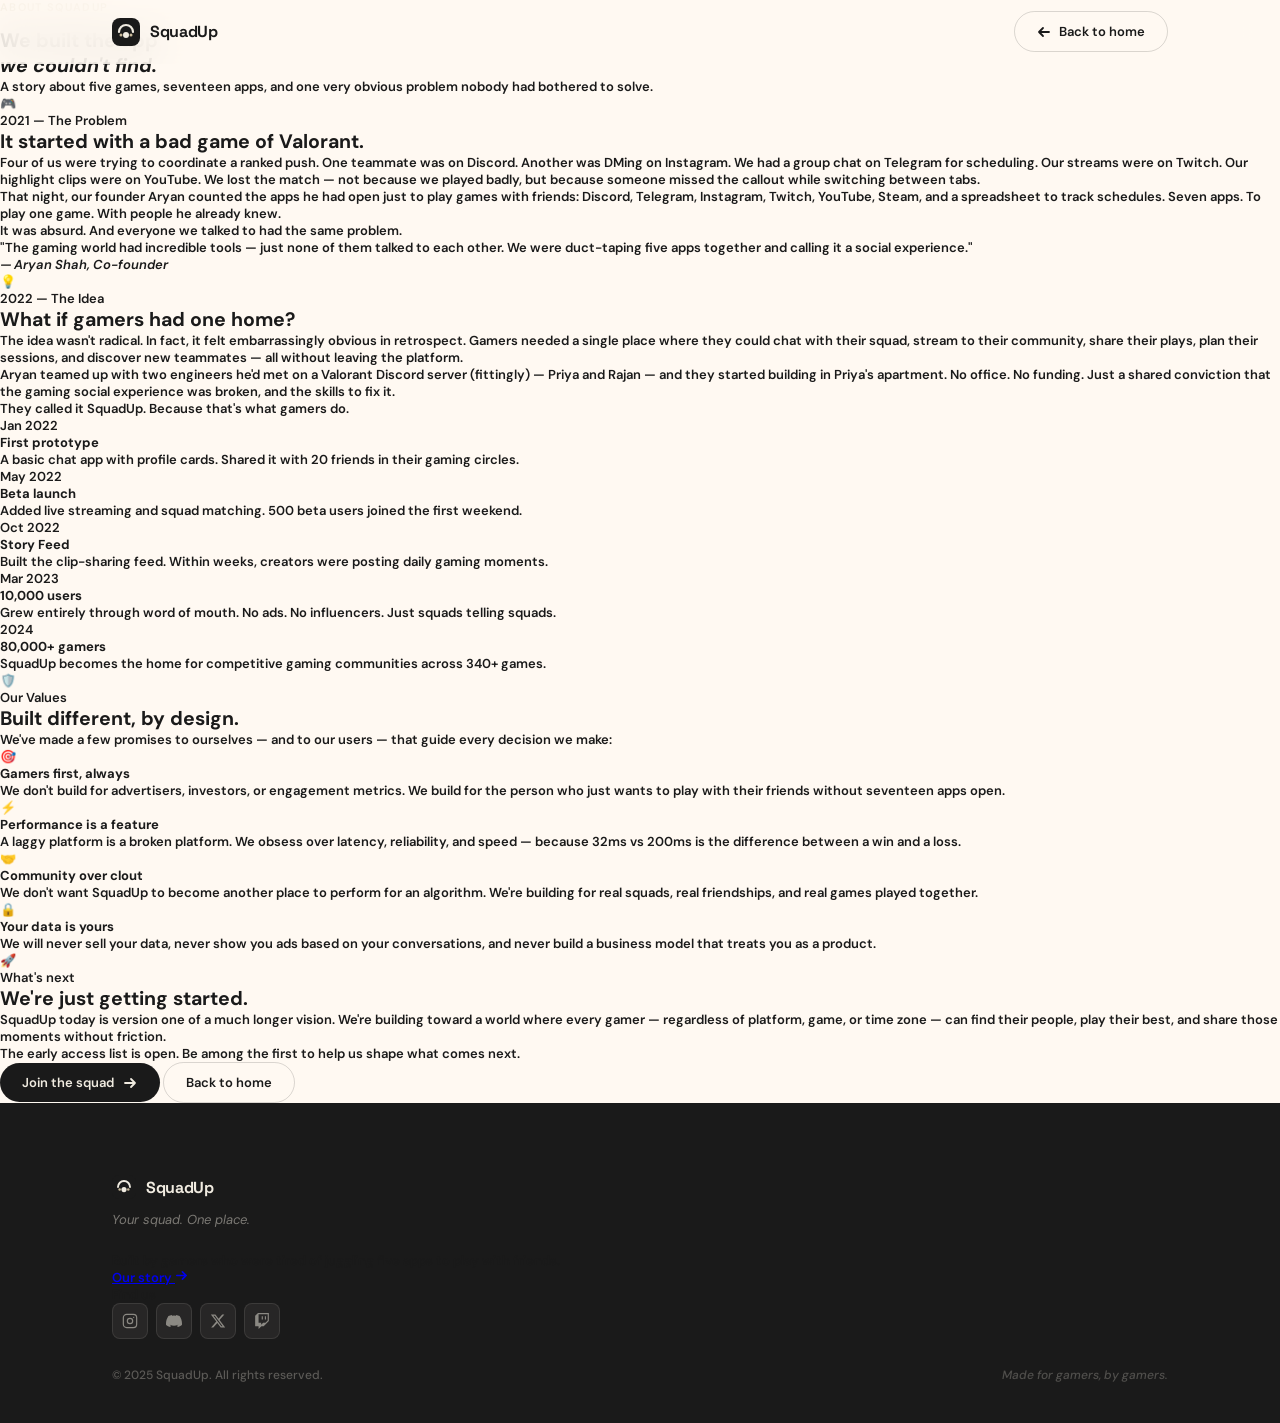
==== story.html @ 2cb2567b "Add files via upload" ====
<!DOCTYPE html>
<html lang="en">
<head>
  <meta charset="UTF-8" />
  <meta name="viewport" content="width=device-width, initial-scale=1.0"/>
  <title>Our Story — SquadUp</title>
  <link rel="stylesheet" href="style.css" />
  <link rel="preconnect" href="https://fonts.googleapis.com" />
  <link rel="preconnect" href="https://fonts.gstatic.com" crossorigin />
  <link href="https://fonts.googleapis.com/css2?family=DM+Sans:wght@300;400;500;600;700&family=Space+Grotesk:wght@400;500;600;700&display=swap" rel="stylesheet" />
</head>
<body>

  <!-- NAVBAR -->
  <nav class="navbar" id="navbar">
    <div class="nav-inner">
      <a href="/" class="nav-logo">
        <div class="logo-mark">
          <svg width="28" height="28" viewBox="0 0 28 28" fill="none">
            <rect width="28" height="28" rx="8" fill="#1a1a1a"/>
            <path d="M7 14C7 10.134 10.134 7 14 7C17.866 7 21 10.134 21 14" stroke="#f0ebe0" stroke-width="2.2" stroke-linecap="round"/>
            <circle cx="14" cy="17" r="3" fill="#f0ebe0"/>
            <circle cx="9" cy="17" r="1.5" fill="#c8b99a"/>
            <circle cx="19" cy="17" r="1.5" fill="#c8b99a"/>
          </svg>
        </div>
        <span class="logo-text">SquadUp</span>
      </a>
      <div class="nav-right">
        <a href="/" class="btn-ghost story-back-btn">
          <svg width="14" height="14" viewBox="0 0 14 14" fill="none">
            <path d="M12 7H2M2 7L6 3M2 7L6 11" stroke="currentColor" stroke-width="1.8" stroke-linecap="round" stroke-linejoin="round"/>
          </svg>
          Back to home
        </a>
      </div>
    </div>
  </nav>

  <!-- STORY HERO -->
  <section class="story-hero">
    <div class="story-hero-inner">
      <p class="section-eyebrow reveal">About SquadUp</p>
      <h1 class="story-title reveal reveal--delay-1">We built the app<br/><em>we couldn't find.</em></h1>
      <p class="story-subtitle reveal reveal--delay-2">A story about five games, seventeen apps, and one very obvious problem nobody had bothered to solve.</p>
    </div>
    <div class="story-hero-line reveal reveal--delay-3"></div>
  </section>

  <!-- STORY CONTENT -->
  <article class="story-article">
    <div class="story-inner">

      <div class="story-chapter reveal">
        <div class="story-chapter-marker">
          <div class="chapter-icon">🎮</div>
          <span>2021 — The Problem</span>
        </div>
        <h2>It started with a bad game of Valorant.</h2>
        <p>Four of us were trying to coordinate a ranked push. One teammate was on Discord. Another was DMing on Instagram. We had a group chat on Telegram for scheduling. Our streams were on Twitch. Our highlight clips were on YouTube. We lost the match — not because we played badly, but because someone missed the callout while switching between tabs.</p>
        <p>That night, our founder Aryan counted the apps he had open just to play games with friends: Discord, Telegram, Instagram, Twitch, YouTube, Steam, and a spreadsheet to track schedules. Seven apps. To play one game. With people he already knew.</p>
        <p>It was absurd. And everyone we talked to had the same problem.</p>
      </div>

      <div class="story-pull-quote reveal">
        <blockquote>"The gaming world had incredible tools — just none of them talked to each other. We were duct-taping five apps together and calling it a social experience."</blockquote>
        <cite>— Aryan Shah, Co-founder</cite>
      </div>

      <div class="story-chapter reveal">
        <div class="story-chapter-marker">
          <div class="chapter-icon">💡</div>
          <span>2022 — The Idea</span>
        </div>
        <h2>What if gamers had one home?</h2>
        <p>The idea wasn't radical. In fact, it felt embarrassingly obvious in retrospect. Gamers needed a single place where they could chat with their squad, stream to their community, share their plays, plan their sessions, and discover new teammates — all without leaving the platform.</p>
        <p>Aryan teamed up with two engineers he'd met on a Valorant Discord server (fittingly) — Priya and Rajan — and they started building in Priya's apartment. No office. No funding. Just a shared conviction that the gaming social experience was broken, and the skills to fix it.</p>
        <p>They called it SquadUp. Because that's what gamers do.</p>
      </div>

      <div class="story-timeline reveal">
        <div class="timeline-item">
          <div class="timeline-dot"></div>
          <div class="timeline-content">
            <span class="timeline-date">Jan 2022</span>
            <h4>First prototype</h4>
            <p>A basic chat app with profile cards. Shared it with 20 friends in their gaming circles.</p>
          </div>
        </div>
        <div class="timeline-item">
          <div class="timeline-dot"></div>
          <div class="timeline-content">
            <span class="timeline-date">May 2022</span>
            <h4>Beta launch</h4>
            <p>Added live streaming and squad matching. 500 beta users joined the first weekend.</p>
          </div>
        </div>
        <div class="timeline-item">
          <div class="timeline-dot"></div>
          <div class="timeline-content">
            <span class="timeline-date">Oct 2022</span>
            <h4>Story Feed</h4>
            <p>Built the clip-sharing feed. Within weeks, creators were posting daily gaming moments.</p>
          </div>
        </div>
        <div class="timeline-item">
          <div class="timeline-dot"></div>
          <div class="timeline-content">
            <span class="timeline-date">Mar 2023</span>
            <h4>10,000 users</h4>
            <p>Grew entirely through word of mouth. No ads. No influencers. Just squads telling squads.</p>
          </div>
        </div>
        <div class="timeline-item">
          <div class="timeline-dot"></div>
          <div class="timeline-content">
            <span class="timeline-date">2024</span>
            <h4>80,000+ gamers</h4>
            <p>SquadUp becomes the home for competitive gaming communities across 340+ games.</p>
          </div>
        </div>
      </div>

      <div class="story-chapter reveal">
        <div class="story-chapter-marker">
          <div class="chapter-icon">🛡️</div>
          <span>Our Values</span>
        </div>
        <h2>Built different, by design.</h2>
        <p>We've made a few promises to ourselves — and to our users — that guide every decision we make:</p>
      </div>

      <div class="story-values reveal">
        <div class="value-card">
          <div class="value-icon">🎯</div>
          <h4>Gamers first, always</h4>
          <p>We don't build for advertisers, investors, or engagement metrics. We build for the person who just wants to play with their friends without seventeen apps open.</p>
        </div>
        <div class="value-card">
          <div class="value-icon">⚡</div>
          <h4>Performance is a feature</h4>
          <p>A laggy platform is a broken platform. We obsess over latency, reliability, and speed — because 32ms vs 200ms is the difference between a win and a loss.</p>
        </div>
        <div class="value-card">
          <div class="value-icon">🤝</div>
          <h4>Community over clout</h4>
          <p>We don't want SquadUp to become another place to perform for an algorithm. We're building for real squads, real friendships, and real games played together.</p>
        </div>
        <div class="value-card">
          <div class="value-icon">🔒</div>
          <h4>Your data is yours</h4>
          <p>We will never sell your data, never show you ads based on your conversations, and never build a business model that treats you as a product.</p>
        </div>
      </div>

      <div class="story-chapter reveal">
        <div class="story-chapter-marker">
          <div class="chapter-icon">🚀</div>
          <span>What's next</span>
        </div>
        <h2>We're just getting started.</h2>
        <p>SquadUp today is version one of a much longer vision. We're building toward a world where every gamer — regardless of platform, game, or time zone — can find their people, play their best, and share those moments without friction.</p>
        <p>The early access list is open. Be among the first to help us shape what comes next.</p>

        <div class="story-cta">
          <a href="/#connect" class="btn-primary">
            Join the squad
            <svg width="16" height="16" viewBox="0 0 16 16" fill="none">
              <path d="M3 8H13M13 8L9 4M13 8L9 12" stroke="currentColor" stroke-width="1.8" stroke-linecap="round" stroke-linejoin="round"/>
            </svg>
          </a>
          <a href="/" class="btn-ghost">Back to home</a>
        </div>
      </div>

    </div>
  </article>

  <!-- FOOTER (same compact footer) -->
  <footer class="footer">
    <div class="footer-inner">
      <div class="footer-compact">
        <div class="footer-brand">
          <a href="/" class="nav-logo footer-logo">
            <div class="logo-mark">
              <svg width="24" height="24" viewBox="0 0 28 28" fill="none">
                <rect width="28" height="28" rx="8" fill="#1a1a1a"/>
                <path d="M7 14C7 10.134 10.134 7 14 7C17.866 7 21 10.134 21 14" stroke="#f0ebe0" stroke-width="2.2" stroke-linecap="round"/>
                <circle cx="14" cy="17" r="3" fill="#f0ebe0"/>
                <circle cx="9" cy="17" r="1.5" fill="#c8b99a"/>
                <circle cx="19" cy="17" r="1.5" fill="#c8b99a"/>
              </svg>
            </div>
            <span class="logo-text">SquadUp</span>
          </a>
          <p class="footer-tagline">Your squad. One place.</p>
        </div>
        <div class="footer-about">
          <p class="footer-about-text">Built by gamers who were tired of juggling five apps to play with friends.</p>
          <a href="/story" class="btn-about-story btn-about-story--active">
            Our story
            <svg width="13" height="13" viewBox="0 0 14 14" fill="none">
              <path d="M2 7H12M12 7L8 3M12 7L8 11" stroke="currentColor" stroke-width="1.8" stroke-linecap="round" stroke-linejoin="round"/>
            </svg>
          </a>
        </div>
        <div class="footer-socials-col">
          <p class="footer-socials-label">Find us</p>
          <div class="footer-socials">
            <a href="#" class="social-icon" aria-label="Instagram">
              <svg width="16" height="16" viewBox="0 0 24 24" fill="none" stroke="currentColor" stroke-width="1.8"><rect x="2" y="2" width="20" height="20" rx="5" ry="5"/><circle cx="12" cy="12" r="4"/><circle cx="17.5" cy="6.5" r="1" fill="currentColor" stroke="none"/></svg>
            </a>
            <a href="#" class="social-icon" aria-label="Discord">
              <svg width="16" height="16" viewBox="0 0 24 24" fill="currentColor"><path d="M20.317 4.37a19.791 19.791 0 0 0-4.885-1.515.074.074 0 0 0-.079.037c-.21.375-.444.864-.608 1.25a18.27 18.27 0 0 0-5.487 0 12.64 12.64 0 0 0-.617-1.25.077.077 0 0 0-.079-.037A19.736 19.736 0 0 0 3.677 4.37a.07.07 0 0 0-.032.027C.533 9.046-.32 13.58.099 18.057a.082.082 0 0 0 .031.057 19.9 19.9 0 0 0 5.993 3.03.078.078 0 0 0 .084-.028c.462-.63.874-1.295 1.226-1.994a.076.076 0 0 0-.041-.106 13.107 13.107 0 0 1-1.872-.892.077.077 0 0 1-.008-.128 10.2 10.2 0 0 0 .372-.292.074.074 0 0 1 .077-.01c3.928 1.793 8.18 1.793 12.062 0a.074.074 0 0 1 .078.01c.12.098.246.198.373.292a.077.077 0 0 1-.006.127 12.299 12.299 0 0 1-1.873.892.077.077 0 0 0-.041.107c.36.698.772 1.362 1.225 1.993a.076.076 0 0 0 .084.028 19.839 19.839 0 0 0 6.002-3.03.077.077 0 0 0 .032-.054c.5-5.177-.838-9.674-3.549-13.66a.061.061 0 0 0-.031-.03z"/></svg>
            </a>
            <a href="#" class="social-icon" aria-label="Twitter">
              <svg width="16" height="16" viewBox="0 0 24 24" fill="currentColor"><path d="M18.244 2.25h3.308l-7.227 8.26 8.502 11.24H16.17l-5.214-6.817L4.99 21.75H1.68l7.73-8.835L1.254 2.25H8.08l4.713 6.231zm-1.161 17.52h1.833L7.084 4.126H5.117z"/></svg>
            </a>
            <a href="#" class="social-icon" aria-label="Twitch">
              <svg width="16" height="16" viewBox="0 0 24 24" fill="currentColor"><path d="M11.571 4.714h1.715v5.143H11.57zm4.715 0H18v5.143h-1.714zM6 0L1.714 4.286v15.428h5.143V24l4.286-4.286h3.428L22.286 12V0zm14.571 11.143l-3.428 3.428h-3.429l-3 3v-3H6.857V1.714h13.714z"/></svg>
            </a>
          </div>
        </div>
      </div>
      <div class="footer-bottom">
        <p class="footer-copy">© 2025 SquadUp. All rights reserved.</p>
        <p class="footer-made">Made for gamers, by gamers.</p>
      </div>
    </div>
  </footer>

  <script src="main.js"></script>
</body>
</html>
---- style.css ----
/* ═══════════════════════════════════════════════════════
   SQUADUP — style.css
═══════════════════════════════════════════════════════ */

*, *::before, *::after { box-sizing: border-box; margin: 0; padding: 0; }

:root {
  --ink:        #1a1a1a;
  --charcoal:   #2c2c2c;
  --cream:      #f0ebe0;
  --warm-sand:  #e8e0d0;
  --muted-gold: #c8b99a;
  --off-white:  #fff9f2;
  --beige-mid:  #f7f2e9;
  --border:     rgba(26,26,26,0.10);
  --border-mid: rgba(26,26,26,0.16);

  --font-display: 'Space Grotesk', sans-serif;
  --font-body:    'DM Sans', sans-serif;

  --nav-h:     64px;
  --radius-sm: 10px;
  --radius-md: 16px;
  --radius-lg: 24px;
  --radius-xl: 32px;

  --ease-out: cubic-bezier(0.16, 1, 0.3, 1);
  --ease-in-out: cubic-bezier(0.45, 0, 0.55, 1);
}

html { scroll-behavior: smooth; }

body {
  font-family: var(--font-body);
  font-size: 13px;
  font-weight: 600;
  color: var(--ink);
  background: var(--off-white);
  -webkit-font-smoothing: antialiased;
  overflow-x: hidden;
}

/* ── SCROLLBAR ── */
::-webkit-scrollbar { width: 6px; }
::-webkit-scrollbar-track { background: var(--off-white); }
::-webkit-scrollbar-thumb { background: var(--warm-sand); border-radius: 99px; }

/* ══════════════════════════════════════════
   SHARED UTILITIES
══════════════════════════════════════════ */
.section-inner {
  max-width: 1120px;
  margin: 0 auto;
  padding: 0 32px;
}

.section-eyebrow {
  font-family: var(--font-body);
  font-size: 11px;
  font-weight: 600;
  letter-spacing: 0.12em;
  text-transform: uppercase;
  color: var(--muted-gold);
  margin-bottom: 14px;
}

.section-title {
  font-family: var(--font-display);
  font-size: clamp(28px, 4vw, 42px);
  font-weight: 700;
  line-height: 1.12;
  color: var(--ink);
  margin-bottom: 18px;
  letter-spacing: -0.02em;
}

.section-desc {
  font-size: 13.5px;
  font-weight: 400;
  line-height: 1.7;
  color: var(--charcoal);
  opacity: 0.72;
  max-width: 480px;
}

/* ── BUTTONS ── */
.btn-primary {
  display: inline-flex;
  align-items: center;
  gap: 8px;
  padding: 11px 22px;
  background: var(--ink);
  color: var(--cream);
  font-family: var(--font-body);
  font-size: 13px;
  font-weight: 600;
  border-radius: 99px;
  text-decoration: none;
  border: none;
  cursor: pointer;
  transition: background 0.2s, transform 0.2s var(--ease-out), box-shadow 0.2s;
}
.btn-primary:hover {
  background: var(--charcoal);
  transform: translateY(-1px);
  box-shadow: 0 8px 24px rgba(26,26,26,0.18);
}
.btn-primary:active { transform: translateY(0); }

.btn-ghost {
  display: inline-flex;
  align-items: center;
  gap: 8px;
  padding: 11px 22px;
  background: transparent;
  color: var(--ink);
  font-family: var(--font-body);
  font-size: 13px;
  font-weight: 600;
  border-radius: 99px;
  text-decoration: none;
  border: 1.5px solid var(--border-mid);
  cursor: pointer;
  transition: border-color 0.2s, background 0.2s, transform 0.2s;
}
.btn-ghost:hover {
  border-color: var(--ink);
  background: rgba(26,26,26,0.04);
  transform: translateY(-1px);
}

/* ── REVEAL ANIMATION ── */
.reveal {
  opacity: 0;
  transform: translateY(24px);
  transition: opacity 0.7s var(--ease-out), transform 0.7s var(--ease-out);
}
.reveal.in-view {
  opacity: 1;
  transform: translateY(0);
}
.reveal--delay-1 { transition-delay: 0.1s; }
.reveal--delay-2 { transition-delay: 0.2s; }
.reveal--delay-3 { transition-delay: 0.3s; }
.reveal--delay-4 { transition-delay: 0.4s; }
.reveal--delay-5 { transition-delay: 0.5s; }

@media (prefers-reduced-motion: reduce) {
  .reveal { opacity: 1; transform: none; transition: none; }
}

/* ══════════════════════════════════════════
   NAVBAR
══════════════════════════════════════════ */
.navbar {
  position: fixed;
  top: 0;
  left: 0;
  right: 0;
  z-index: 100;
  height: var(--nav-h);
  background: rgba(255, 249, 242, 0.82);
  backdrop-filter: blur(18px);
  -webkit-backdrop-filter: blur(18px);
  border-bottom: 1px solid transparent;
  transition: border-color 0.3s, box-shadow 0.3s, background 0.3s;
}
.navbar.scrolled {
  border-color: var(--border);
  box-shadow: 0 2px 20px rgba(26,26,26,0.06);
}

.nav-inner {
  max-width: 1120px;
  margin: 0 auto;
  padding: 0 32px;
  height: 100%;
  display: flex;
  align-items: center;
  gap: 40px;
}

.nav-logo {
  display: flex;
  align-items: center;
  gap: 10px;
  text-decoration: none;
  flex-shrink: 0;
}

.logo-mark {
  display: flex;
  align-items: center;
  transition: transform 0.3s var(--ease-out);
}
.nav-logo:hover .logo-mark { transform: rotate(-6deg) scale(1.05); }

.logo-text {
  font-family: var(--font-display);
  font-size: 16px;
  font-weight: 700;
  color: var(--ink);
  letter-spacing: -0.02em;
}

.nav-links {
  display: flex;
  list-style: none;
  gap: 28px;
  margin-left: 4px;
}
.nav-link {
  font-size: 12.5px;
  font-weight: 600;
  color: var(--charcoal);
  text-decoration: none;
  opacity: 0.7;
  transition: opacity 0.2s, color 0.2s;
  letter-spacing: 0.01em;
}
.nav-link:hover { opacity: 1; color: var(--ink); }

.nav-right { margin-left: auto; }

.btn-connect {
  display: inline-flex;
  align-items: center;
  gap: 7px;
  padding: 9px 18px;
  background: var(--ink);
  color: var(--cream);
  font-family: var(--font-body);
  font-size: 12.5px;
  font-weight: 600;
  border-radius: 99px;
  text-decoration: none;
  transition: background 0.2s, transform 0.2s, box-shadow 0.2s;
}
.btn-connect:hover {
  background: var(--charcoal);
  transform: translateY(-1px);
  box-shadow: 0 6px 20px rgba(26,26,26,0.2);
}
.btn-connect svg { transition: transform 0.2s; }
.btn-connect:hover svg { transform: translateX(3px); }

.nav-hamburger {
  display: none;
  flex-direction: column;
  gap: 5px;
  background: none;
  border: none;
  cursor: pointer;
  padding: 4px;
  margin-left: auto;
}
.nav-hamburger span {
  display: block;
  width: 22px;
  height: 2px;
  background: var(--ink);
  border-radius: 2px;
  transition: transform 0.3s, opacity 0.3s;
}
.nav-hamburger.open span:nth-child(1) { transform: translateY(7px) rotate(45deg); }
.nav-hamburger.open span:nth-child(2) { opacity: 0; }
.nav-hamburger.open span:nth-child(3) { transform: translateY(-7px) rotate(-45deg); }

.mobile-menu {
  display: none;
  flex-direction: column;
  gap: 2px;
  padding: 16px 24px 20px;
  background: rgba(255,249,242,0.97);
  border-top: 1px solid var(--border);
  max-height: 0;
  overflow: hidden;
  transition: max-height 0.4s var(--ease-out), padding 0.3s;
}
.mobile-menu.open {
  max-height: 320px;
}
.mobile-link {
  font-size: 14px;
  font-weight: 600;
  color: var(--ink);
  text-decoration: none;
  padding: 10px 0;
  border-bottom: 1px solid var(--border);
  opacity: 0.75;
  transition: opacity 0.2s;
}
.mobile-link:hover { opacity: 1; }
.mobile-btn { display: inline-flex; margin-top: 12px; width: fit-content; }

/* ══════════════════════════════════════════
   HERO
══════════════════════════════════════════ */
.hero {
  position: relative;
  min-height: 100vh;
  padding: calc(var(--nav-h) + 80px) 32px 80px;
  display: flex;
  align-items: flex-start;
  justify-content: center;
  overflow: hidden;
  background: var(--off-white);
}

.hero-bg-grid {
  position: absolute;
  inset: 0;
  background-image:
    linear-gradient(var(--border) 1px, transparent 1px),
    linear-gradient(90deg, var(--border) 1px, transparent 1px);
  background-size: 52px 52px;
  mask-image: radial-gradient(ellipse 80% 60% at 50% 30%, black 30%, transparent 100%);
  opacity: 0.4;
}

.hero-orb {
  position: absolute;
  border-radius: 50%;
  filter: blur(80px);
  pointer-events: none;
}
.hero-orb--1 {
  width: 480px;
  height: 480px;
  background: radial-gradient(circle, rgba(200,185,154,0.22) 0%, transparent 70%);
  top: 60px;
  left: -80px;
  animation: orbDrift 12s ease-in-out infinite alternate;
}
.hero-orb--2 {
  width: 360px;
  height: 360px;
  background: radial-gradient(circle, rgba(240,235,224,0.4) 0%, transparent 70%);
  top: 120px;
  right: -40px;
  animation: orbDrift 16s ease-in-out infinite alternate-reverse;
}

@keyframes orbDrift {
  0%   { transform: translate(0, 0) scale(1); }
  100% { transform: translate(20px, 30px) scale(1.05); }
}

.hero-inner {
  position: relative;
  z-index: 2;
  max-width: 600px;
  padding-top: 20px;
}

.hero-eyebrow {
  display: inline-flex;
  align-items: center;
  gap: 9px;
  font-size: 11px;
  font-weight: 600;
  letter-spacing: 0.12em;
  text-transform: uppercase;
  color: var(--charcoal);
  opacity: 0.7;
  background: rgba(200,185,154,0.18);
  padding: 6px 14px;
  border-radius: 99px;
  border: 1px solid rgba(200,185,154,0.35);
  margin-bottom: 32px;
}

.dot-pulse {
  display: inline-block;
  width: 7px;
  height: 7px;
  background: #4ade80;
  border-radius: 50%;
  box-shadow: 0 0 0 0 rgba(74,222,128,0.5);
  animation: pulse 2s ease-out infinite;
}
@keyframes pulse {
  0%   { box-shadow: 0 0 0 0 rgba(74,222,128,0.5); }
  70%  { box-shadow: 0 0 0 7px rgba(74,222,128,0); }
  100% { box-shadow: 0 0 0 0 rgba(74,222,128,0); }
}

.hero-title {
  font-family: var(--font-display);
  font-size: clamp(46px, 7vw, 76px);
  font-weight: 700;
  line-height: 1.04;
  letter-spacing: -0.03em;
  color: var(--ink);
  margin-bottom: 24px;
}
.hero-title em {
  font-style: normal;
  color: transparent;
  -webkit-text-stroke: 2px var(--ink);
  background: none;
  /* Outlined text — the signature typographic risk */
}

.hero-sub {
  font-size: 14.5px;
  font-weight: 400;
  line-height: 1.72;
  color: var(--charcoal);
  opacity: 0.75;
  margin-bottom: 36px;
  max-width: 440px;
}

.hero-cta {
  display: flex;
  align-items: center;
  gap: 12px;
  flex-wrap: wrap;
  margin-bottom: 44px;
}

.hero-platforms {
  display: flex;
  align-items: center;
  gap: 12px;
  flex-wrap: wrap;
}
.platform-label {
  font-size: 11px;
  font-weight: 600;
  letter-spacing: 0.08em;
  text-transform: uppercase;
  color: var(--charcoal);
  opacity: 0.45;
}
.platform-pills {
  display: flex;
  gap: 7px;
  flex-wrap: wrap;
}
.pill {
  display: inline-flex;
  align-items: center;
  gap: 6px;
  padding: 5px 12px;
  background: var(--cream);
  border: 1px solid var(--warm-sand);
  border-radius: 99px;
  font-size: 11.5px;
  font-weight: 600;
  color: var(--charcoal);
  opacity: 0.8;
  transition: opacity 0.2s, transform 0.2s;
}
.pill:hover { opacity: 1; transform: translateY(-1px); }

/* Scroll hint */
.hero-scroll-hint {
  position: absolute;
  bottom: 40px;
  left: 50%;
  transform: translateX(-50%);
  display: flex;
  flex-direction: column;
  align-items: center;
  gap: 8px;
  z-index: 2;
}
.scroll-line {
  width: 1px;
  height: 40px;
  background: linear-gradient(to bottom, var(--muted-gold), transparent);
  animation: scrollPulse 2.5s ease-in-out infinite;
}
@keyframes scrollPulse {
  0%, 100% { opacity: 0.3; transform: scaleY(0.8); }
  50%       { opacity: 1;   transform: scaleY(1); }
}
.hero-scroll-hint span {
  font-size: 10px;
  font-weight: 600;
  letter-spacing: 0.15em;
  text-transform: uppercase;
  color: var(--muted-gold);
  opacity: 0.7;
}

/* ── Floating card mockup ── */
.hero-card-float {
  position: absolute;
  right: max(40px, calc((100vw - 1120px) / 2 + 20px));
  top: 50%;
  transform: translateY(-40%);
  z-index: 3;
  perspective: 1000px;
}

.card-mock {
  width: 260px;
  background: var(--off-white);
  border: 1px solid var(--warm-sand);
  border-radius: var(--radius-lg);
  padding: 18px;
  box-shadow: 0 24px 60px rgba(26,26,26,0.10), 0 4px 16px rgba(26,26,26,0.06);
  animation: floatCard 6s ease-in-out infinite;
}
@keyframes floatCard {
  0%, 100% { transform: translateY(0) rotate3d(0,1,0,0deg); }
  50%       { transform: translateY(-10px) rotate3d(0,1,0,1deg); }
}

.card-mock-header {
  display: flex;
  align-items: center;
  justify-content: space-between;
  margin-bottom: 14px;
}
.avatar-row {
  display: flex;
  align-items: center;
}
.avatar {
  width: 26px;
  height: 26px;
  border-radius: 50%;
  border: 2px solid var(--off-white);
  margin-left: -6px;
}
.avatar:first-child { margin-left: 0; }
.av1 { background: linear-gradient(135deg, #c8b99a, #9c8870); }
.av2 { background: linear-gradient(135deg, #1a1a1a, #4a4a4a); }
.av3 { background: linear-gradient(135deg, #e8e0d0, #c0b49a); }
.av-count {
  font-size: 10.5px;
  font-weight: 600;
  color: var(--charcoal);
  opacity: 0.6;
  margin-left: 8px;
}
.live-badge {
  font-size: 10px;
  font-weight: 700;
  color: #ef4444;
  background: rgba(239,68,68,0.1);
  border: 1px solid rgba(239,68,68,0.2);
  padding: 3px 8px;
  border-radius: 99px;
  letter-spacing: 0.05em;
  animation: livePulse 2s ease-in-out infinite;
}
@keyframes livePulse {
  0%, 100% { opacity: 0.8; }
  50%       { opacity: 1; }
}

.card-mock-body {
  display: flex;
  flex-direction: column;
  gap: 7px;
  margin-bottom: 14px;
}
.msg-row { display: flex; }
.msg-row--alt { justify-content: flex-end; }
.msg-bubble {
  background: var(--cream);
  border: 1px solid var(--warm-sand);
  border-radius: 10px 10px 10px 2px;
  padding: 7px 11px;
  font-size: 11.5px;
  font-weight: 500;
  color: var(--ink);
  max-width: 80%;
}
.msg-bubble--alt {
  background: var(--ink);
  color: var(--cream);
  border-color: var(--ink);
  border-radius: 10px 10px 2px 10px;
}

.card-mock-footer {
  display: flex;
  gap: 8px;
}
.stat-chip {
  font-size: 10.5px;
  font-weight: 600;
  padding: 4px 10px;
  background: var(--cream);
  border: 1px solid var(--warm-sand);
  border-radius: 99px;
  color: var(--charcoal);
}

/* ══════════════════════════════════════════
   SECTION 1 — FEATURES
══════════════════════════════════════════ */
.features-section {
  padding: 120px 0;
  background: var(--beige-mid);
  border-top: 1px solid var(--warm-sand);
  border-bottom: 1px solid var(--warm-sand);
}

.section-header {
  text-align: center;
  margin-bottom: 64px;
}
.section-header .section-desc {
  margin: 0 auto;
}

.features-grid {
  display: grid;
  grid-template-columns: repeat(3, 1fr);
  grid-template-rows: auto auto;
  gap: 16px;
}

.feature-card {
  background: var(--off-white);
  border: 1px solid var(--warm-sand);
  border-radius: var(--radius-lg);
  padding: 28px;
  transition: transform 0.3s var(--ease-out), box-shadow 0.3s, border-color 0.3s;
}
.feature-card:hover {
  transform: translateY(-4px);
  box-shadow: 0 16px 48px rgba(26,26,26,0.08);
  border-color: var(--muted-gold);
}

.feature-card--large {
  grid-column: span 2;
}

.feature-card--dark {
  background: var(--ink);
  border-color: var(--ink);
}
.feature-card--dark:hover { border-color: var(--charcoal); }

.feature-icon {
  width: 42px;
  height: 42px;
  display: flex;
  align-items: center;
  justify-content: center;
  background: var(--cream);
  border: 1px solid var(--warm-sand);
  border-radius: var(--radius-sm);
  margin-bottom: 18px;
  color: var(--ink);
}
.feature-icon--light {
  background: rgba(240,235,224,0.12);
  border-color: rgba(240,235,224,0.2);
  color: var(--cream);
}

.feature-title {
  font-family: var(--font-display);
  font-size: 16px;
  font-weight: 700;
  color: var(--ink);
  margin-bottom: 10px;
  letter-spacing: -0.01em;
}
.feature-title--light { color: var(--cream); }

.feature-body {
  font-size: 13px;
  font-weight: 400;
  line-height: 1.7;
  color: var(--charcoal);
  opacity: 0.72;
}
.feature-body--light { color: var(--cream); opacity: 0.72; }

.feature-tag {
  display: inline-block;
  margin-top: 16px;
  font-size: 10.5px;
  font-weight: 600;
  letter-spacing: 0.08em;
  text-transform: uppercase;
  color: var(--muted-gold);
  background: rgba(200,185,154,0.14);
  border: 1px solid rgba(200,185,154,0.3);
  padding: 4px 10px;
  border-radius: 99px;
}
.feature-tag--light {
  color: var(--cream);
  background: rgba(240,235,224,0.12);
  border-color: rgba(240,235,224,0.2);
}

/* ══════════════════════════════════════════
   SECTION 2 — PLATFORM
══════════════════════════════════════════ */
.platform-section {
  padding: 120px 0;
  background: var(--off-white);
}

.platform-layout {
  display: grid;
  grid-template-columns: 1fr 1fr;
  gap: 80px;
  align-items: center;
}

.platform-steps {
  margin-top: 44px;
  display: flex;
  flex-direction: column;
  gap: 28px;
}
.pstep {
  display: flex;
  gap: 18px;
  align-items: flex-start;
}
.pstep-num {
  font-family: var(--font-display);
  font-size: 11px;
  font-weight: 700;
  color: var(--muted-gold);
  letter-spacing: 0.08em;
  padding-top: 3px;
  flex-shrink: 0;
  width: 28px;
}
.pstep-content h4 {
  font-family: var(--font-display);
  font-size: 14px;
  font-weight: 700;
  color: var(--ink);
  margin-bottom: 5px;
  letter-spacing: -0.01em;
}
.pstep-content p {
  font-size: 13px;
  font-weight: 400;
  line-height: 1.65;
  color: var(--charcoal);
  opacity: 0.68;
}

/* App Mockup */
.platform-visual {
  position: relative;
}

.app-mockup {
  display: flex;
  border-radius: var(--radius-xl);
  overflow: hidden;
  border: 1px solid var(--warm-sand);
  box-shadow: 0 32px 80px rgba(26,26,26,0.12), 0 4px 20px rgba(26,26,26,0.07);
  background: var(--off-white);
  height: 360px;
  position: relative;
}

.app-sidebar {
  width: 58px;
  background: var(--cream);
  border-right: 1px solid var(--warm-sand);
  display: flex;
  flex-direction: column;
  align-items: center;
  padding: 16px 0;
  gap: 6px;
  flex-shrink: 0;
}
.sidebar-avatar {
  width: 34px;
  height: 34px;
  border-radius: 50%;
  background: linear-gradient(135deg, #1a1a1a, #3a3a3a);
  margin-bottom: 4px;
}
.sidebar-divider {
  width: 28px;
  height: 1px;
  background: var(--warm-sand);
  margin: 4px 0;
}
.sidebar-icon {
  width: 36px;
  height: 36px;
  display: flex;
  align-items: center;
  justify-content: center;
  border-radius: var(--radius-sm);
  color: var(--charcoal);
  opacity: 0.45;
  cursor: pointer;
  transition: background 0.2s, opacity 0.2s;
}
.sidebar-icon:hover { background: var(--warm-sand); opacity: 0.8; }
.sidebar-icon.active {
  background: var(--ink);
  color: var(--cream);
  opacity: 1;
}

.app-main {
  flex: 1;
  display: flex;
  flex-direction: column;
  overflow: hidden;
}
.app-topbar {
  display: flex;
  align-items: center;
  justify-content: space-between;
  padding: 12px 18px;
  border-bottom: 1px solid var(--warm-sand);
  background: var(--off-white);
}
.app-channel {
  font-size: 12px;
  font-weight: 700;
  color: var(--ink);
  letter-spacing: 0.01em;
}
.app-live-dot {
  font-size: 10.5px;
  font-weight: 600;
  color: #4ade80;
  letter-spacing: 0.04em;
}

.app-messages {
  flex: 1;
  padding: 16px 16px 8px;
  display: flex;
  flex-direction: column;
  gap: 12px;
  overflow-y: auto;
}
.app-msg {
  display: flex;
  gap: 10px;
  align-items: flex-start;
}
.app-msg-av {
  width: 28px;
  height: 28px;
  border-radius: 50%;
  flex-shrink: 0;
  background: linear-gradient(135deg, #c8b99a, #9c8870);
}
.app-msg-av.av-b { background: linear-gradient(135deg, #1a1a1a, #444); }
.app-msg-av.av-c { background: linear-gradient(135deg, #e8d5b0, #c8a878); }
.app-msg-content {
  display: flex;
  flex-direction: column;
  gap: 2px;
}
.app-msg-name {
  font-size: 10.5px;
  font-weight: 700;
  color: var(--muted-gold);
  letter-spacing: 0.02em;
}
.app-msg-text {
  font-size: 12px;
  font-weight: 500;
  color: var(--ink);
  line-height: 1.5;
}

.app-msg--new {
  transition: opacity 0.5s;
}

.app-input-bar {
  display: flex;
  align-items: center;
  gap: 10px;
  padding: 10px 14px;
  border-top: 1px solid var(--warm-sand);
  background: var(--beige-mid);
}
.app-input-fake {
  flex: 1;
  font-size: 12px;
  font-weight: 500;
  color: var(--charcoal);
  opacity: 0.35;
  cursor: text;
}
.app-input-icon {
  width: 28px;
  height: 28px;
  display: flex;
  align-items: center;
  justify-content: center;
  background: var(--ink);
  color: var(--cream);
  border-radius: 50%;
  cursor: pointer;
  transition: transform 0.2s;
}
.app-input-icon:hover { transform: scale(1.1); }

/* Floating stats */
.float-stat {
  position: absolute;
  display: flex;
  align-items: center;
  gap: 10px;
  padding: 10px 16px;
  background: var(--off-white);
  border: 1px solid var(--warm-sand);
  border-radius: 12px;
  box-shadow: 0 8px 24px rgba(26,26,26,0.1);
  animation: floatStat 5s ease-in-out infinite;
}
.float-stat--1 {
  bottom: -20px;
  left: -20px;
  animation-delay: 0s;
}
.float-stat--2 {
  top: -16px;
  right: -16px;
  animation-delay: 2.5s;
}
@keyframes floatStat {
  0%, 100% { transform: translateY(0); }
  50%       { transform: translateY(-6px); }
}
.fstat-icon { font-size: 18px; }
.fstat-text { display: flex; flex-direction: column; }
.fstat-num {
  font-family: var(--font-display);
  font-size: 15px;
  font-weight: 700;
  color: var(--ink);
  line-height: 1;
}
.fstat-label {
  font-size: 10px;
  font-weight: 600;
  color: var(--charcoal);
  opacity: 0.5;
  letter-spacing: 0.04em;
}

/* ══════════════════════════════════════════
   SECTION 3 — COMMUNITY
══════════════════════════════════════════ */
.community-section {
  padding: 120px 0;
  background: var(--beige-mid);
  border-top: 1px solid var(--warm-sand);
}

.community-header {
  text-align: center;
  margin-bottom: 64px;
}
.community-header .section-title {
  margin-bottom: 0;
}

.community-grid {
  display: grid;
  grid-template-columns: repeat(4, 1fr);
  gap: 2px;
  border: 1px solid var(--warm-sand);
  border-radius: var(--radius-lg);
  overflow: hidden;
  margin-bottom: 72px;
  background: var(--warm-sand);
}
.community-stat {
  background: var(--off-white);
  padding: 40px 28px;
  text-align: center;
  display: flex;
  flex-direction: column;
  align-items: center;
}
.cstat-num {
  font-family: var(--font-display);
  font-size: clamp(32px, 4vw, 48px);
  font-weight: 700;
  color: var(--ink);
  line-height: 1;
  letter-spacing: -0.03em;
}
.cstat-unit {
  font-family: var(--font-display);
  font-size: 28px;
  font-weight: 700;
  color: var(--muted-gold);
  line-height: 1;
  margin-left: 2px;
  vertical-align: top;
  margin-top: 4px;
}
.cstat-label {
  display: block;
  margin-top: 8px;
  font-size: 11px;
  font-weight: 600;
  letter-spacing: 0.1em;
  text-transform: uppercase;
  color: var(--charcoal);
  opacity: 0.5;
}

/* Testimonials */
.testimonials {
  display: grid;
  grid-template-columns: repeat(3, 1fr);
  gap: 16px;
  margin-bottom: 72px;
  align-items: start;
}
.tcard {
  background: var(--off-white);
  border: 1px solid var(--warm-sand);
  border-radius: var(--radius-lg);
  padding: 24px;
  transition: transform 0.3s var(--ease-out), box-shadow 0.3s;
}
.tcard:hover {
  transform: translateY(-4px);
  box-shadow: 0 12px 36px rgba(26,26,26,0.08);
}
.tcard--mid {
  transform: translateY(-12px);
  box-shadow: 0 12px 36px rgba(26,26,26,0.08);
  border-color: var(--muted-gold);
}
.tcard--mid:hover { transform: translateY(-16px); }

.tcard-top {
  display: flex;
  align-items: center;
  gap: 12px;
  margin-bottom: 16px;
}
.tcard-avatar {
  width: 36px;
  height: 36px;
  border-radius: 50%;
  flex-shrink: 0;
}
.ta1 { background: linear-gradient(135deg, #c8b99a, #8c7a6a); }
.ta2 { background: linear-gradient(135deg, #1a1a1a, #5a5a5a); }
.ta3 { background: linear-gradient(135deg, #e0c8a8, #b89070); }
.tcard-name {
  font-family: var(--font-display);
  font-size: 13px;
  font-weight: 700;
  color: var(--ink);
  letter-spacing: -0.01em;
  margin-bottom: 2px;
}
.tcard-game {
  font-size: 10.5px;
  font-weight: 600;
  color: var(--charcoal);
  opacity: 0.5;
  letter-spacing: 0.02em;
}
.tcard-stars {
  margin-left: auto;
  font-size: 12px;
  color: var(--muted-gold);
  letter-spacing: -1px;
}
.tcard-text {
  font-size: 13px;
  font-weight: 400;
  line-height: 1.68;
  color: var(--charcoal);
  opacity: 0.8;
}

/* CTA Banner */
.cta-banner {
  border-radius: var(--radius-xl);
  background: var(--ink);
  overflow: hidden;
  position: relative;
}
.cta-banner-glow {
  position: absolute;
  width: 400px;
  height: 400px;
  border-radius: 50%;
  background: radial-gradient(circle, rgba(200,185,154,0.14) 0%, transparent 70%);
  top: -100px;
  right: -60px;
  pointer-events: none;
}
.cta-banner-inner {
  position: relative;
  z-index: 1;
  display: flex;
  align-items: center;
  justify-content: space-between;
  gap: 40px;
  padding: 52px 56px;
  flex-wrap: wrap;
}
.cta-title {
  font-family: var(--font-display);
  font-size: clamp(22px, 3vw, 30px);
  font-weight: 700;
  color: var(--cream);
  letter-spacing: -0.02em;
  margin-bottom: 8px;
}
.cta-body {
  font-size: 13px;
  font-weight: 400;
  line-height: 1.65;
  color: var(--cream);
  opacity: 0.6;
  max-width: 280px;
}
.cta-right { flex-shrink: 0; }
.cta-input-row {
  display: flex;
  gap: 10px;
  align-items: center;
  flex-wrap: wrap;
}
.cta-input {
  flex: 1;
  min-width: 220px;
  padding: 11px 18px;
  border-radius: 99px;
  border: 1.5px solid rgba(240,235,224,0.2);
  background: rgba(240,235,224,0.08);
  color: var(--cream);
  font-family: var(--font-body);
  font-size: 13px;
  font-weight: 500;
  outline: none;
  transition: border-color 0.2s;
}
.cta-input::placeholder { color: rgba(240,235,224,0.35); }
.cta-input:focus { border-color: rgba(240,235,224,0.45); }

.cta-btn {
  background: var(--cream);
  color: var(--ink);
  white-space: nowrap;
}
.cta-btn:hover {
  background: var(--off-white);
  box-shadow: 0 8px 24px rgba(240,235,224,0.2);
}
.cta-note {
  margin-top: 10px;
  font-size: 10.5px;
  font-weight: 500;
  color: var(--cream);
  opacity: 0.35;
  letter-spacing: 0.02em;
}

/* ══════════════════════════════════════════
   FOOTER
══════════════════════════════════════════ */
.footer {
  background: var(--ink);
  padding: 72px 0 40px;
}
.footer-inner {
  max-width: 1120px;
  margin: 0 auto;
  padding: 0 32px;
}
.footer-top {
  display: grid;
  grid-template-columns: 2fr 1fr 1fr 1fr;
  gap: 60px;
  padding-bottom: 56px;
  border-bottom: 1px solid rgba(240,235,224,0.1);
}
.footer-brand {}
.footer-logo .logo-text { color: var(--cream); }

.footer-tagline {
  font-size: 13px;
  font-weight: 400;
  color: var(--cream);
  opacity: 0.45;
  margin-top: 12px;
  margin-bottom: 24px;
  font-style: italic;
}

.footer-socials {
  display: flex;
  gap: 8px;
  flex-wrap: wrap;
}
.social-icon {
  width: 36px;
  height: 36px;
  display: flex;
  align-items: center;
  justify-content: center;
  border-radius: 8px;
  background: rgba(240,235,224,0.06);
  border: 1px solid rgba(240,235,224,0.1);
  color: rgba(240,235,224,0.5);
  transition: background 0.2s, color 0.2s, transform 0.2s, border-color 0.2s;
}
.social-icon:hover {
  background: rgba(240,235,224,0.12);
  border-color: rgba(240,235,224,0.25);
  color: var(--cream);
  transform: translateY(-2px);
}

.footer-links-group {
  display: flex;
  flex-direction: column;
  gap: 10px;
}
.footer-group-title {
  font-family: var(--font-display);
  font-size: 12px;
  font-weight: 700;
  color: var(--cream);
  letter-spacing: 0.08em;
  text-transform: uppercase;
  margin-bottom: 4px;
  opacity: 0.6;
}
.footer-link {
  font-size: 13px;
  font-weight: 500;
  color: var(--cream);
  opacity: 0.45;
  text-decoration: none;
  transition: opacity 0.2s;
}
.footer-link:hover { opacity: 0.85; }

.footer-bottom {
  display: flex;
  justify-content: space-between;
  align-items: center;
  padding-top: 28px;
  flex-wrap: wrap;
  gap: 8px;
}
.footer-copy {
  font-size: 12px;
  font-weight: 500;
  color: var(--cream);
  opacity: 0.3;
}
.footer-made {
  font-size: 12px;
  font-weight: 500;
  color: var(--cream);
  opacity: 0.25;
  font-style: italic;
}

/* ══════════════════════════════════════════
   RESPONSIVE
══════════════════════════════════════════ */
@media (max-width: 1100px) {
  .hero-card-float { display: none; }
}

@media (max-width: 900px) {
  .features-grid {
    grid-template-columns: 1fr 1fr;
  }
  .feature-card--large {
    grid-column: span 2;
  }
  .platform-layout {
    grid-template-columns: 1fr;
    gap: 60px;
  }
  .testimonials {
    grid-template-columns: 1fr;
  }
  .tcard--mid { transform: none; }
  .community-grid {
    grid-template-columns: repeat(2, 1fr);
  }
  .footer-top {
    grid-template-columns: 1fr 1fr;
    gap: 40px;
  }
}

@media (max-width: 680px) {
  .nav-links { display: none; }
  .nav-right { display: none; }
  .nav-hamburger { display: flex; }
  .mobile-menu { display: flex; }

  .hero {
    padding: calc(var(--nav-h) + 48px) 24px 60px;
  }
  .section-inner { padding: 0 24px; }
  .hero-title { font-size: 42px; }

  .features-section { padding: 80px 0; }
  .platform-section { padding: 80px 0; }
  .community-section { padding: 80px 0; }

  .features-grid { grid-template-columns: 1fr; }
  .feature-card--large { grid-column: span 1; }

  .community-grid { grid-template-columns: 1fr 1fr; }

  .cta-banner-inner {
    flex-direction: column;
    padding: 36px 28px;
  }
  .cta-input-row { flex-direction: column; }
  .cta-input { min-width: unset; width: 100%; }
  .cta-btn { width: 100%; justify-content: center; }

  .footer-top {
    grid-template-columns: 1fr;
    gap: 32px;
  }

  .app-mockup { height: 300px; }
}

@media (max-width: 420px) {
  .hero-title { font-size: 36px; }
  .community-grid { grid-template-columns: 1fr; }
}
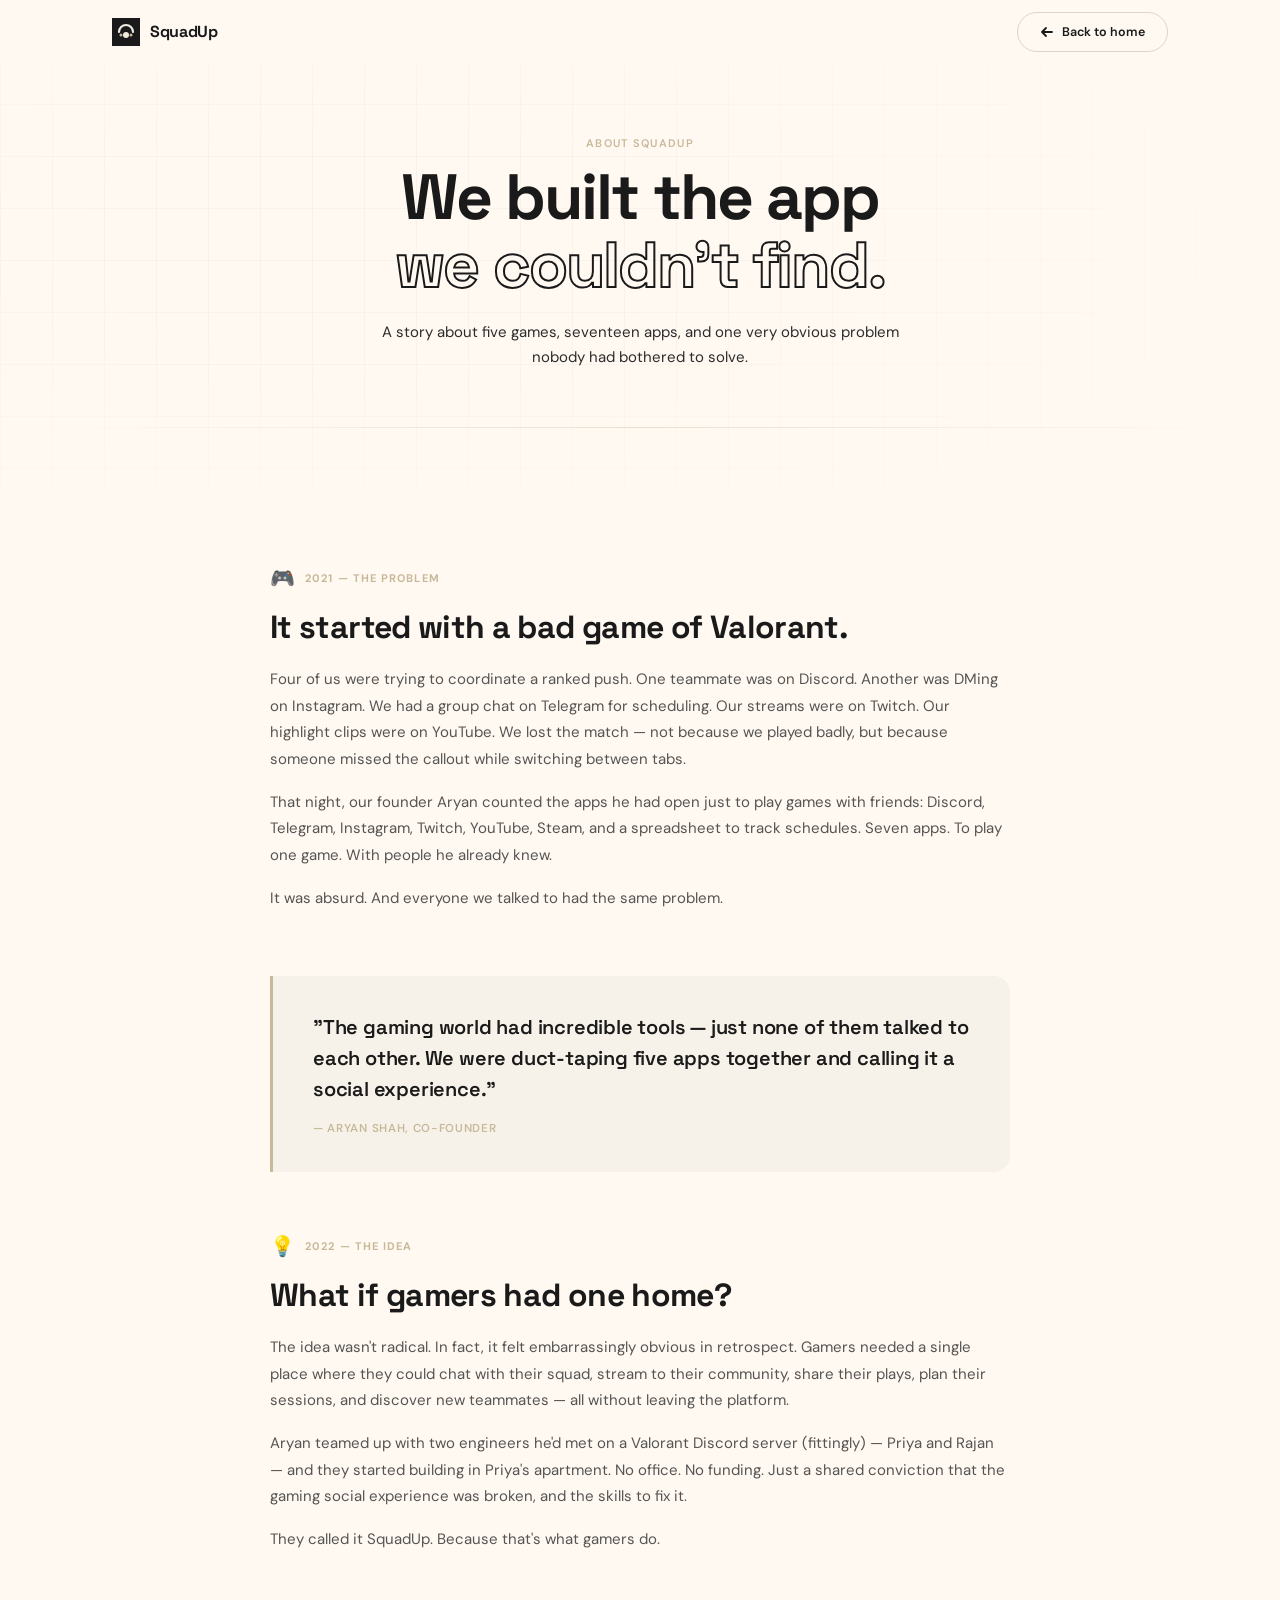
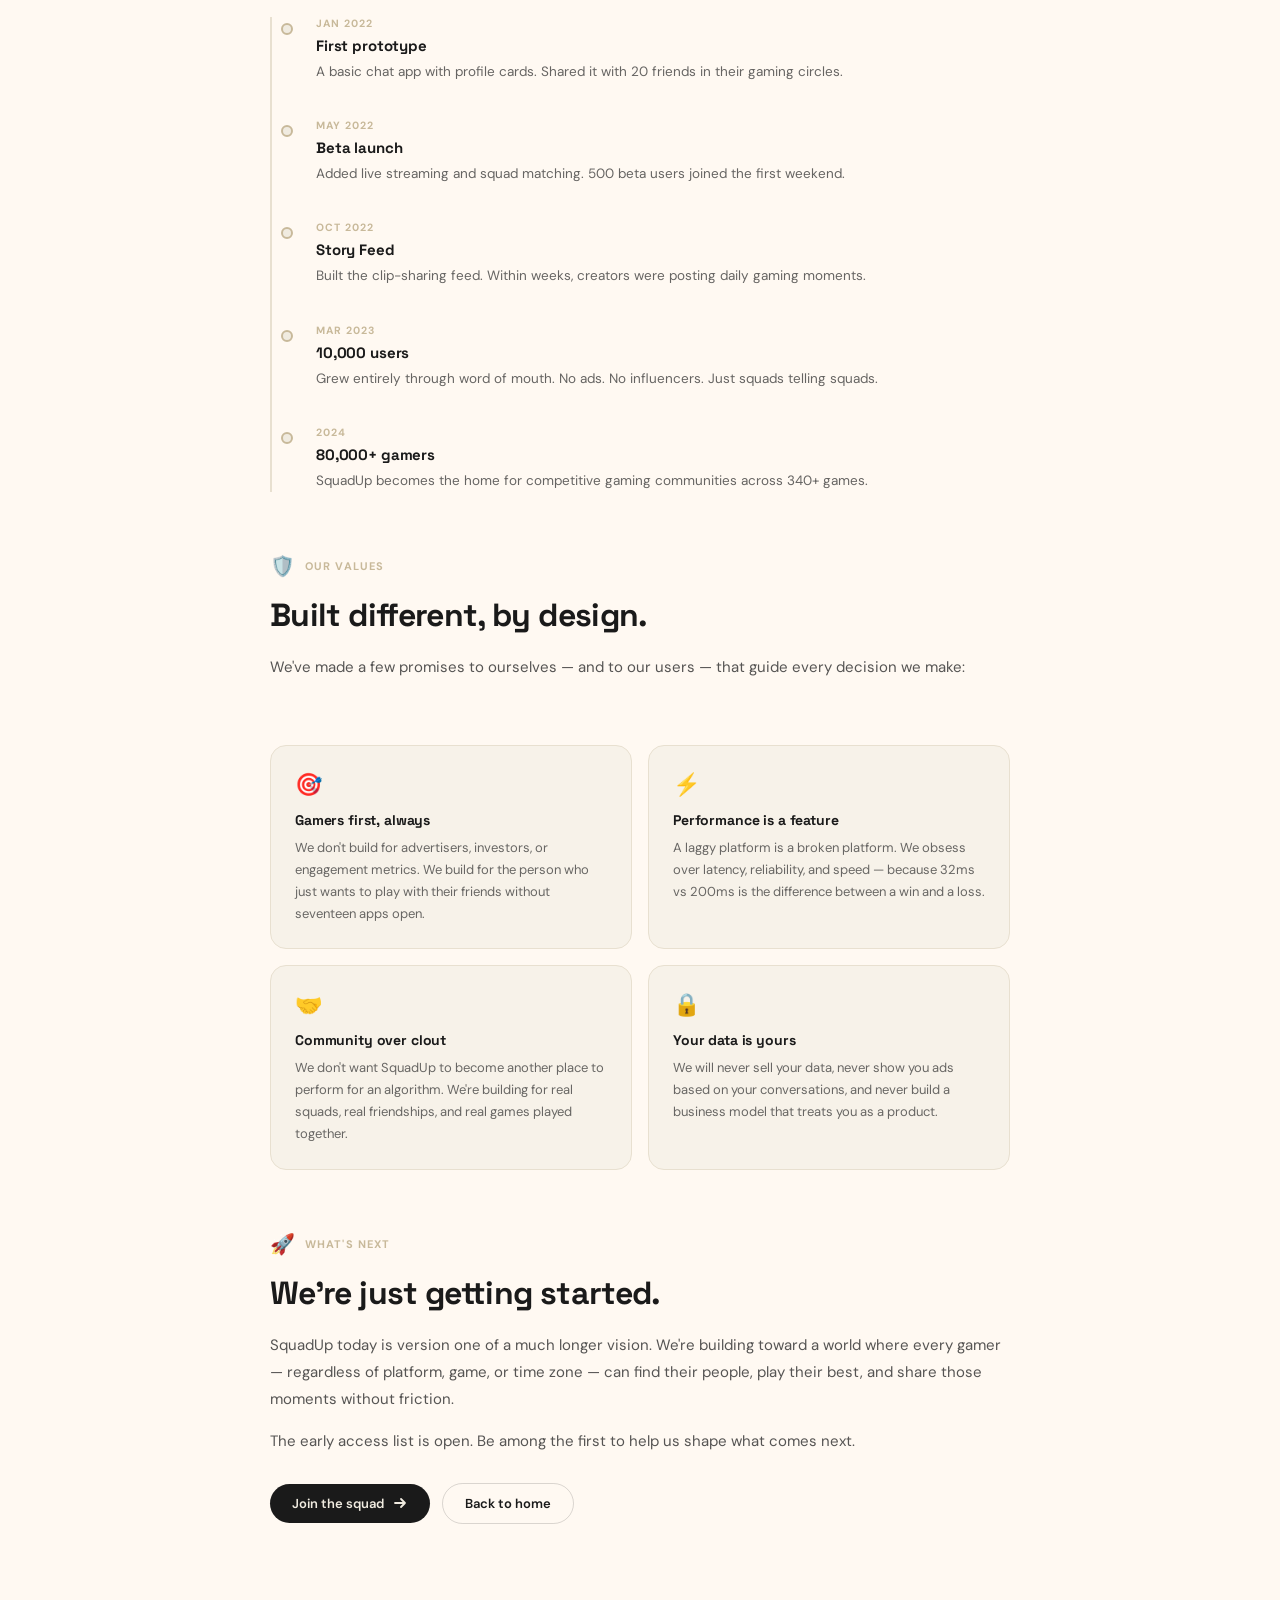
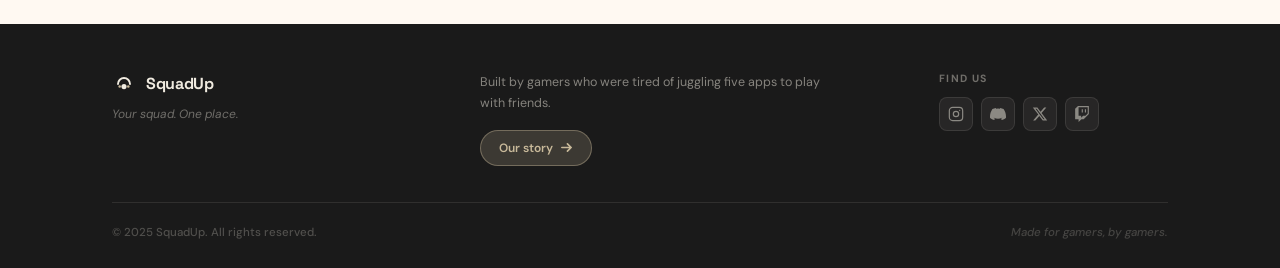
==== commit c2b100bc: "3" ====
--- a/story.html
+++ b/story.html
@@ -17,7 +17,7 @@
       <a href="/" class="nav-logo">
         <div class="logo-mark">
           <svg width="28" height="28" viewBox="0 0 28 28" fill="none">
-            <rect width="28" height="28" rx="8" fill="#1a1a1a"/>
+            <rect width="28" height="28" rx="0" fill="#1a1a1a"/>
             <path d="M7 14C7 10.134 10.134 7 14 7C17.866 7 21 10.134 21 14" stroke="#f0ebe0" stroke-width="2.2" stroke-linecap="round"/>
             <circle cx="14" cy="17" r="3" fill="#f0ebe0"/>
             <circle cx="9" cy="17" r="1.5" fill="#c8b99a"/>
@@ -184,7 +184,7 @@
           <a href="/" class="nav-logo footer-logo">
             <div class="logo-mark">
               <svg width="24" height="24" viewBox="0 0 28 28" fill="none">
-                <rect width="28" height="28" rx="8" fill="#1a1a1a"/>
+                <rect width="28" height="28" rx="0" fill="#1a1a1a"/>
                 <path d="M7 14C7 10.134 10.134 7 14 7C17.866 7 21 10.134 21 14" stroke="#f0ebe0" stroke-width="2.2" stroke-linecap="round"/>
                 <circle cx="14" cy="17" r="3" fill="#f0ebe0"/>
                 <circle cx="9" cy="17" r="1.5" fill="#c8b99a"/>
--- a/style.css
+++ b/style.css
@@ -294,14 +294,14 @@
 .mobile-btn { display: inline-flex; margin-top: 12px; width: fit-content; }
 
 /* ══════════════════════════════════════════
-   HERO
+   HERO — split layout
 ══════════════════════════════════════════ */
 .hero {
   position: relative;
   min-height: 100vh;
-  padding: calc(var(--nav-h) + 80px) 32px 80px;
-  display: flex;
-  align-items: flex-start;
+  padding: calc(var(--nav-h) + 60px) 32px 80px;
+  display: flex;
+  align-items: center;
   justify-content: center;
   overflow: hidden;
   background: var(--off-white);
@@ -346,11 +346,28 @@
   100% { transform: translate(20px, 30px) scale(1.05); }
 }
 
-.hero-inner {
+/* Hero split layout */
+.hero-split {
   position: relative;
   z-index: 2;
-  max-width: 600px;
-  padding-top: 20px;
+  width: 100%;
+  max-width: 1120px;
+  display: grid;
+  grid-template-columns: 1fr 1fr;
+  gap: 60px;
+  align-items: center;
+  padding-top: 10px;
+}
+
+.hero-left {
+  max-width: 560px;
+}
+
+.hero-right {
+  position: relative;
+  display: flex;
+  align-items: center;
+  justify-content: center;
 }
 
 .hero-eyebrow {
@@ -614,7 +631,6 @@
 .features-grid {
   display: grid;
   grid-template-columns: repeat(3, 1fr);
-  grid-template-rows: auto auto;
   gap: 16px;
 }
 
@@ -623,6 +639,8 @@
   border: 1px solid var(--warm-sand);
   border-radius: var(--radius-lg);
   padding: 28px;
+  display: flex;
+  flex-direction: column;
   transition: transform 0.3s var(--ease-out), box-shadow 0.3s, border-color 0.3s;
 }
 .feature-card:hover {
@@ -631,8 +649,13 @@
   border-color: var(--muted-gold);
 }
 
-.feature-card--large {
-  grid-column: span 2;
+.feature-body {
+  font-size: 13px;
+  font-weight: 400;
+  line-height: 1.7;
+  color: var(--charcoal);
+  opacity: 0.72;
+  flex: 1;
 }
 
 .feature-card--dark {
@@ -669,13 +692,6 @@
 }
 .feature-title--light { color: var(--cream); }
 
-.feature-body {
-  font-size: 13px;
-  font-weight: 400;
-  line-height: 1.7;
-  color: var(--charcoal);
-  opacity: 0.72;
-}
 .feature-body--light { color: var(--cream); opacity: 0.72; }
 
 .feature-tag {
@@ -954,8 +970,322 @@
 }
 
 /* ══════════════════════════════════════════
-   SECTION 3 — COMMUNITY
+   SECTION 2 — SQUAD DASHBOARD (new design)
 ══════════════════════════════════════════ */
+
+/* Squad Activity Dashboard */
+.squad-dashboard {
+  background: var(--off-white);
+  border: 1px solid var(--warm-sand);
+  border-radius: var(--radius-xl);
+  overflow: hidden;
+  box-shadow: 0 32px 80px rgba(26,26,26,0.12), 0 4px 20px rgba(26,26,26,0.07);
+  padding: 0;
+}
+
+.dash-header {
+  padding: 20px 22px 18px;
+  border-bottom: 1px solid var(--warm-sand);
+  background: var(--beige-mid);
+}
+.dash-title-row {
+  display: flex;
+  align-items: center;
+  gap: 9px;
+  margin-bottom: 5px;
+}
+.active-dot {
+  width: 8px;
+  height: 8px;
+  background: #4ade80;
+  border-radius: 50%;
+  box-shadow: 0 0 0 0 rgba(74,222,128,0.5);
+  animation: pulse 2s ease-out infinite;
+  flex-shrink: 0;
+}
+.dash-title {
+  font-family: var(--font-display);
+  font-size: 14px;
+  font-weight: 700;
+  color: var(--ink);
+  letter-spacing: -0.01em;
+}
+.dash-badge {
+  margin-left: auto;
+  font-size: 10px;
+  font-weight: 700;
+  letter-spacing: 0.06em;
+  text-transform: uppercase;
+  color: #4ade80;
+  background: rgba(74,222,128,0.1);
+  border: 1px solid rgba(74,222,128,0.25);
+  padding: 2px 9px;
+  border-radius: 99px;
+}
+.dash-game-tag {
+  font-size: 10.5px;
+  font-weight: 600;
+  color: var(--muted-gold);
+  letter-spacing: 0.04em;
+}
+
+.dash-members {
+  display: flex;
+  gap: 0;
+  padding: 16px 22px;
+  border-bottom: 1px solid var(--warm-sand);
+}
+.dash-member {
+  flex: 1;
+  display: flex;
+  flex-direction: column;
+  align-items: center;
+  gap: 5px;
+}
+.dmem-av {
+  width: 36px;
+  height: 36px;
+  border-radius: 50%;
+  position: relative;
+  border: 2px solid var(--off-white);
+}
+.dmem-av--1 { background: linear-gradient(135deg, #c8b99a, #9c8870); }
+.dmem-av--2 { background: linear-gradient(135deg, #1a1a1a, #4a4a4a); }
+.dmem-av--3 { background: linear-gradient(135deg, #e8d5b0, #c8a878); }
+.dmem-av--4 { background: linear-gradient(135deg, #b09880, #7c6858); }
+.dmem-status {
+  position: absolute;
+  bottom: 1px;
+  right: 1px;
+  width: 9px;
+  height: 9px;
+  border-radius: 50%;
+  border: 2px solid var(--off-white);
+}
+.dmem-status.online { background: #4ade80; }
+.dmem-status.away { background: #f59e0b; }
+.dmem-name {
+  font-size: 9.5px;
+  font-weight: 700;
+  color: var(--ink);
+  letter-spacing: 0.02em;
+  text-align: center;
+}
+.dmem-rank {
+  font-size: 9px;
+  font-weight: 600;
+  color: var(--muted-gold);
+  letter-spacing: 0.04em;
+  text-align: center;
+}
+
+.dash-stats {
+  display: flex;
+  align-items: center;
+  padding: 14px 22px;
+  border-bottom: 1px solid var(--warm-sand);
+  gap: 0;
+}
+.dash-stat-item {
+  flex: 1;
+  display: flex;
+  flex-direction: column;
+  align-items: center;
+  gap: 2px;
+}
+.dash-stat-sep {
+  width: 1px;
+  height: 28px;
+  background: var(--warm-sand);
+  flex-shrink: 0;
+}
+.dstat-val {
+  font-family: var(--font-display);
+  font-size: 18px;
+  font-weight: 700;
+  color: var(--ink);
+  letter-spacing: -0.02em;
+  line-height: 1;
+}
+.dstat-label {
+  font-size: 9.5px;
+  font-weight: 600;
+  text-transform: uppercase;
+  letter-spacing: 0.08em;
+  color: var(--charcoal);
+  opacity: 0.5;
+}
+
+.dash-chart-label {
+  display: flex;
+  align-items: center;
+  justify-content: space-between;
+  padding: 14px 22px 8px;
+  font-size: 10.5px;
+  font-weight: 600;
+  color: var(--charcoal);
+  opacity: 0.55;
+  letter-spacing: 0.03em;
+}
+.dash-chart-up {
+  color: #4ade80;
+  opacity: 1;
+  font-size: 10px;
+  font-weight: 700;
+}
+.dash-chart {
+  display: flex;
+  align-items: flex-end;
+  gap: 5px;
+  padding: 0 22px 14px;
+  height: 72px;
+}
+.dchart-bar {
+  flex: 1;
+  background: var(--warm-sand);
+  border-radius: 4px 4px 2px 2px;
+  transition: background 0.2s;
+  position: relative;
+  animation: barGrow 1s var(--ease-out) forwards;
+  transform-origin: bottom;
+}
+.dchart-bar::after {
+  content: attr(data-day);
+  position: absolute;
+  bottom: -18px;
+  left: 50%;
+  transform: translateX(-50%);
+  font-size: 8px;
+  font-weight: 600;
+  color: var(--charcoal);
+  opacity: 0.4;
+  letter-spacing: 0.03em;
+}
+.dchart-bar--active {
+  background: var(--muted-gold);
+}
+.dchart-bar:hover { background: var(--charcoal); opacity: 0.6; }
+.dchart-bar--active:hover { background: var(--ink); opacity: 1; }
+
+@keyframes barGrow {
+  from { transform: scaleY(0); }
+  to   { transform: scaleY(1); }
+}
+
+.dash-feed {
+  padding: 22px 22px 14px;
+  display: flex;
+  flex-direction: column;
+  gap: 8px;
+  border-top: 1px solid var(--warm-sand);
+  margin-top: 4px;
+}
+.dfeed-item {
+  display: flex;
+  align-items: center;
+  gap: 9px;
+  padding: 8px 12px;
+  background: var(--beige-mid);
+  border: 1px solid var(--warm-sand);
+  border-radius: var(--radius-sm);
+  transition: transform 0.25s var(--ease-out), border-color 0.2s;
+}
+.dfeed-item:hover { transform: translateX(3px); border-color: var(--muted-gold); }
+.dfeed-item--win { border-color: rgba(74,222,128,0.3); background: rgba(74,222,128,0.05); }
+.dfeed-icon { font-size: 14px; flex-shrink: 0; }
+.dfeed-text {
+  font-size: 11px;
+  font-weight: 500;
+  color: var(--charcoal);
+  flex: 1;
+  line-height: 1.4;
+}
+.dfeed-time {
+  font-size: 9.5px;
+  font-weight: 600;
+  color: var(--muted-gold);
+  opacity: 0.7;
+  flex-shrink: 0;
+  letter-spacing: 0.03em;
+}
+
+.dash-action {
+  display: flex;
+  align-items: center;
+  justify-content: space-between;
+  padding: 14px 22px;
+  border-top: 1px solid var(--warm-sand);
+  background: var(--beige-mid);
+}
+.dash-action-left {
+  display: flex;
+  align-items: center;
+  gap: 8px;
+  font-size: 12px;
+  font-weight: 600;
+  color: var(--ink);
+}
+.dash-action-icon { font-size: 14px; }
+.dash-queue-btn {
+  padding: 8px 18px;
+  background: var(--ink);
+  color: var(--cream);
+  font-family: var(--font-body);
+  font-size: 12px;
+  font-weight: 700;
+  border-radius: 99px;
+  border: none;
+  cursor: pointer;
+  transition: background 0.2s, transform 0.2s, box-shadow 0.2s;
+  letter-spacing: 0.01em;
+}
+.dash-queue-btn:hover {
+  background: var(--charcoal);
+  transform: translateY(-1px);
+  box-shadow: 0 6px 20px rgba(26,26,26,0.2);
+}
+
+/* Floating badges for platform section */
+.platform-float-badge {
+  position: absolute;
+  display: flex;
+  align-items: center;
+  gap: 9px;
+  padding: 10px 16px;
+  background: var(--off-white);
+  border: 1px solid var(--warm-sand);
+  border-radius: 12px;
+  box-shadow: 0 8px 24px rgba(26,26,26,0.1);
+}
+.platform-float-badge--1 {
+  bottom: -18px;
+  left: -20px;
+  animation: floatStat 5s ease-in-out infinite;
+}
+.platform-float-badge--2 {
+  top: -14px;
+  right: -18px;
+  animation: floatStat 5s ease-in-out infinite;
+  animation-delay: 2.5s;
+}
+.pfb-icon { font-size: 16px; }
+.pfb-text { display: flex; flex-direction: column; gap: 1px; }
+.pfb-val {
+  font-family: var(--font-display);
+  font-size: 13px;
+  font-weight: 700;
+  color: var(--ink);
+  line-height: 1;
+}
+.pfb-label {
+  font-size: 9.5px;
+  font-weight: 600;
+  color: var(--charcoal);
+  opacity: 0.5;
+  letter-spacing: 0.04em;
+}
+
+
 .community-section {
   padding: 120px 0;
   background: var(--beige-mid);
@@ -1173,45 +1503,99 @@
 }
 
 /* ══════════════════════════════════════════
-   FOOTER
+   FOOTER — compact
 ══════════════════════════════════════════ */
 .footer {
   background: var(--ink);
-  padding: 72px 0 40px;
+  padding: 48px 0 28px;
 }
 .footer-inner {
   max-width: 1120px;
   margin: 0 auto;
   padding: 0 32px;
 }
-.footer-top {
+
+/* Three-column compact layout: brand | about | socials */
+.footer-compact {
   display: grid;
-  grid-template-columns: 2fr 1fr 1fr 1fr;
-  gap: 60px;
-  padding-bottom: 56px;
+  grid-template-columns: 1.4fr 1.8fr 1fr;
+  gap: 48px;
+  padding-bottom: 36px;
   border-bottom: 1px solid rgba(240,235,224,0.1);
-}
+  align-items: start;
+}
+
 .footer-brand {}
 .footer-logo .logo-text { color: var(--cream); }
 
 .footer-tagline {
-  font-size: 13px;
+  font-size: 12px;
   font-weight: 400;
   color: var(--cream);
-  opacity: 0.45;
-  margin-top: 12px;
-  margin-bottom: 24px;
+  opacity: 0.4;
+  margin-top: 10px;
   font-style: italic;
 }
 
+/* About section */
+.footer-about {}
+.footer-about-text {
+  font-size: 12.5px;
+  font-weight: 400;
+  line-height: 1.68;
+  color: var(--cream);
+  opacity: 0.5;
+  margin-bottom: 16px;
+  max-width: 340px;
+}
+
+.btn-about-story {
+  display: inline-flex;
+  align-items: center;
+  gap: 7px;
+  padding: 9px 18px;
+  background: rgba(240,235,224,0.08);
+  color: var(--cream);
+  font-family: var(--font-body);
+  font-size: 12px;
+  font-weight: 600;
+  border-radius: 99px;
+  text-decoration: none;
+  border: 1px solid rgba(240,235,224,0.18);
+  transition: background 0.2s, border-color 0.2s, transform 0.2s;
+}
+.btn-about-story:hover {
+  background: rgba(240,235,224,0.14);
+  border-color: rgba(240,235,224,0.35);
+  transform: translateY(-1px);
+}
+.btn-about-story--active {
+  background: rgba(200,185,154,0.2);
+  border-color: rgba(200,185,154,0.4);
+  color: var(--muted-gold);
+}
+.btn-about-story svg { transition: transform 0.2s; }
+.btn-about-story:hover svg { transform: translateX(3px); }
+
+/* Socials column */
+.footer-socials-col {}
+.footer-socials-label {
+  font-size: 10.5px;
+  font-weight: 700;
+  letter-spacing: 0.1em;
+  text-transform: uppercase;
+  color: var(--cream);
+  opacity: 0.4;
+  margin-bottom: 12px;
+}
 .footer-socials {
   display: flex;
   gap: 8px;
   flex-wrap: wrap;
 }
 .social-icon {
-  width: 36px;
-  height: 36px;
+  width: 34px;
+  height: 34px;
   display: flex;
   align-items: center;
   justify-content: center;
@@ -1228,51 +1612,375 @@
   transform: translateY(-2px);
 }
 
-.footer-links-group {
-  display: flex;
-  flex-direction: column;
-  gap: 10px;
-}
-.footer-group-title {
-  font-family: var(--font-display);
-  font-size: 12px;
-  font-weight: 700;
-  color: var(--cream);
-  letter-spacing: 0.08em;
-  text-transform: uppercase;
-  margin-bottom: 4px;
-  opacity: 0.6;
-}
-.footer-link {
-  font-size: 13px;
-  font-weight: 500;
-  color: var(--cream);
-  opacity: 0.45;
-  text-decoration: none;
-  transition: opacity 0.2s;
-}
-.footer-link:hover { opacity: 0.85; }
-
 .footer-bottom {
   display: flex;
   justify-content: space-between;
   align-items: center;
-  padding-top: 28px;
+  padding-top: 22px;
   flex-wrap: wrap;
   gap: 8px;
 }
 .footer-copy {
-  font-size: 12px;
-  font-weight: 500;
-  color: var(--cream);
-  opacity: 0.3;
-}
-.footer-made {
-  font-size: 12px;
+  font-size: 11.5px;
   font-weight: 500;
   color: var(--cream);
   opacity: 0.25;
+}
+.footer-made {
+  font-size: 11.5px;
+  font-weight: 500;
+  color: var(--cream);
+  opacity: 0.2;
   font-style: italic;
+}
+
+/* ══════════════════════════════════════════
+   GAMER ICONS GRID (Hero Right)
+══════════════════════════════════════════ */
+.gamer-icons-grid {
+  display: grid;
+  grid-template-columns: repeat(3, 1fr);
+  grid-template-rows: repeat(3, auto);
+  gap: 10px;
+  width: 100%;
+  max-width: 400px;
+}
+
+.gicon-card {
+  background: var(--off-white);
+  border: 1px solid var(--warm-sand);
+  border-radius: var(--radius-md);
+  padding: 18px 14px;
+  display: flex;
+  flex-direction: column;
+  align-items: center;
+  justify-content: center;
+  gap: 8px;
+  color: var(--ink);
+  transition: transform 0.3s var(--ease-out), box-shadow 0.3s, border-color 0.3s;
+  cursor: default;
+  aspect-ratio: 1;
+}
+.gicon-card:hover {
+  transform: translateY(-4px) scale(1.03);
+  box-shadow: 0 12px 32px rgba(26,26,26,0.10);
+  border-color: var(--muted-gold);
+}
+
+.gicon-card--lg {
+  aspect-ratio: auto;
+  grid-column: span 1;
+}
+
+.gicon-card--accent {
+  background: var(--off-white);
+  border-color: var(--warm-sand);
+  color: var(--ink);
+}
+.gicon-card--accent:hover {
+  border-color: var(--muted-gold);
+  background: var(--beige-mid);
+}
+
+.gicon {
+  width: 36px;
+  height: 36px;
+  flex-shrink: 0;
+}
+
+.gicon-label {
+  font-family: var(--font-display);
+  font-size: 10px;
+  font-weight: 700;
+  letter-spacing: 0.06em;
+  text-transform: uppercase;
+  opacity: 0.55;
+}
+.gicon-card--accent .gicon-label { opacity: 0.55; color: var(--ink); }
+
+/* Individual float animations */
+@keyframes gFloat1 {
+  0%, 100% { transform: translateY(0); }
+  50% { transform: translateY(-6px); }
+}
+@keyframes gFloat2 {
+  0%, 100% { transform: translateY(0) rotate(0deg); }
+  50% { transform: translateY(-8px) rotate(1deg); }
+}
+@keyframes gPulse {
+  0%, 100% { box-shadow: 0 0 0 0 rgba(200,185,154,0.25); }
+  50% { box-shadow: 0 0 0 8px rgba(200,185,154,0); }
+}
+@keyframes gFloat3 {
+  0%, 100% { transform: translateY(0) scale(1); }
+  60% { transform: translateY(-5px) scale(1.02); }
+}
+
+.gicon-pulse { animation: gPulse 2.8s ease-in-out infinite; }
+.gicon-float-1 { animation: gFloat1 4s ease-in-out infinite; animation-delay: 0.3s; }
+.gicon-float-2 { animation: gFloat2 5s ease-in-out infinite; animation-delay: 0.7s; }
+.gicon-float-3 { animation: gFloat1 3.8s ease-in-out infinite; animation-delay: 1.1s; }
+.gicon-float-4 { animation: gFloat3 4.5s ease-in-out infinite; animation-delay: 0s; }
+.gicon-float-5 { animation: gFloat1 3.5s ease-in-out infinite; animation-delay: 0.5s; }
+.gicon-float-6 { animation: gFloat2 4.2s ease-in-out infinite; animation-delay: 1.4s; }
+.gicon-float-7 { animation: gFloat3 5s ease-in-out infinite; animation-delay: 0.9s; }
+
+/* Hero live badge (floating) */
+.hero-live-badge {
+  position: absolute;
+  bottom: -18px;
+  right: 0;
+  display: flex;
+  align-items: center;
+  gap: 8px;
+  padding: 8px 14px;
+  background: var(--off-white);
+  border: 1px solid var(--warm-sand);
+  border-radius: 99px;
+  font-size: 11.5px;
+  font-weight: 600;
+  color: var(--charcoal);
+  box-shadow: 0 8px 24px rgba(26,26,26,0.08);
+  animation: gFloat1 4s ease-in-out infinite;
+}
+.live-dot {
+  width: 7px;
+  height: 7px;
+  background: #4ade80;
+  border-radius: 50%;
+  box-shadow: 0 0 0 0 rgba(74,222,128,0.5);
+  animation: pulse 2s ease-out infinite;
+  flex-shrink: 0;
+}
+
+/* ══════════════════════════════════════════
+   STORY PAGE
+══════════════════════════════════════════ */
+.story-back-btn {
+  font-size: 12.5px;
+}
+
+.story-hero {
+  padding: calc(var(--nav-h) + 72px) 32px 60px;
+  background: var(--off-white);
+  position: relative;
+  overflow: hidden;
+}
+.story-hero::before {
+  content: '';
+  position: absolute;
+  inset: 0;
+  background-image:
+    linear-gradient(var(--border) 1px, transparent 1px),
+    linear-gradient(90deg, var(--border) 1px, transparent 1px);
+  background-size: 52px 52px;
+  mask-image: radial-gradient(ellipse 80% 80% at 30% 50%, black 20%, transparent 100%);
+  opacity: 0.3;
+}
+.story-hero-inner {
+  position: relative;
+  z-index: 2;
+  max-width: 720px;
+  margin: 0 auto;
+  text-align: center;
+}
+
+.story-title {
+  font-family: var(--font-display);
+  font-size: clamp(36px, 6vw, 64px);
+  font-weight: 700;
+  line-height: 1.06;
+  letter-spacing: -0.03em;
+  color: var(--ink);
+  margin-bottom: 20px;
+}
+.story-title em {
+  font-style: normal;
+  color: transparent;
+  -webkit-text-stroke: 2px var(--ink);
+}
+
+.story-subtitle {
+  font-size: 15px;
+  font-weight: 400;
+  line-height: 1.7;
+  color: var(--charcoal);
+  opacity: 0.7;
+  max-width: 520px;
+  margin: 0 auto;
+}
+
+.story-hero-line {
+  height: 1px;
+  background: linear-gradient(90deg, transparent, var(--warm-sand), transparent);
+  margin-top: 56px;
+}
+
+/* Story article */
+.story-article {
+  background: var(--off-white);
+  padding: 80px 32px 100px;
+}
+.story-inner {
+  max-width: 740px;
+  margin: 0 auto;
+  display: flex;
+  flex-direction: column;
+  gap: 64px;
+}
+
+.story-chapter {}
+.story-chapter-marker {
+  display: flex;
+  align-items: center;
+  gap: 10px;
+  margin-bottom: 20px;
+}
+.chapter-icon {
+  font-size: 20px;
+  line-height: 1;
+}
+.story-chapter-marker span {
+  font-size: 11px;
+  font-weight: 700;
+  letter-spacing: 0.1em;
+  text-transform: uppercase;
+  color: var(--muted-gold);
+}
+
+.story-chapter h2 {
+  font-family: var(--font-display);
+  font-size: clamp(22px, 3.5vw, 32px);
+  font-weight: 700;
+  color: var(--ink);
+  letter-spacing: -0.02em;
+  margin-bottom: 20px;
+  line-height: 1.2;
+}
+.story-chapter p {
+  font-size: 15px;
+  font-weight: 400;
+  line-height: 1.78;
+  color: var(--charcoal);
+  opacity: 0.8;
+  margin-bottom: 16px;
+}
+.story-chapter p:last-child { margin-bottom: 0; }
+
+/* Pull quote */
+.story-pull-quote {
+  padding: 36px 40px;
+  border-left: 3px solid var(--muted-gold);
+  background: var(--beige-mid);
+  border-radius: 0 var(--radius-md) var(--radius-md) 0;
+}
+.story-pull-quote blockquote {
+  font-family: var(--font-display);
+  font-size: clamp(16px, 2.5vw, 20px);
+  font-weight: 600;
+  line-height: 1.55;
+  color: var(--ink);
+  letter-spacing: -0.01em;
+  margin-bottom: 14px;
+}
+.story-pull-quote cite {
+  font-size: 11.5px;
+  font-weight: 600;
+  letter-spacing: 0.06em;
+  text-transform: uppercase;
+  color: var(--muted-gold);
+  font-style: normal;
+}
+
+/* Timeline */
+.story-timeline {
+  display: flex;
+  flex-direction: column;
+  gap: 0;
+  padding-left: 16px;
+  border-left: 2px solid var(--warm-sand);
+}
+.timeline-item {
+  position: relative;
+  padding: 0 0 36px 28px;
+}
+.timeline-item:last-child { padding-bottom: 0; }
+.timeline-dot {
+  position: absolute;
+  left: -7px;
+  top: 6px;
+  width: 12px;
+  height: 12px;
+  background: var(--cream);
+  border: 2px solid var(--muted-gold);
+  border-radius: 50%;
+}
+.timeline-date {
+  display: block;
+  font-size: 10.5px;
+  font-weight: 700;
+  letter-spacing: 0.1em;
+  text-transform: uppercase;
+  color: var(--muted-gold);
+  margin-bottom: 6px;
+}
+.timeline-content h4 {
+  font-family: var(--font-display);
+  font-size: 15px;
+  font-weight: 700;
+  color: var(--ink);
+  margin-bottom: 6px;
+  letter-spacing: -0.01em;
+}
+.timeline-content p {
+  font-size: 13.5px;
+  font-weight: 400;
+  line-height: 1.65;
+  color: var(--charcoal);
+  opacity: 0.72;
+}
+
+/* Values */
+.story-values {
+  display: grid;
+  grid-template-columns: 1fr 1fr;
+  gap: 16px;
+}
+.value-card {
+  padding: 24px;
+  background: var(--beige-mid);
+  border: 1px solid var(--warm-sand);
+  border-radius: var(--radius-md);
+  transition: transform 0.3s var(--ease-out), box-shadow 0.3s;
+}
+.value-card:hover {
+  transform: translateY(-3px);
+  box-shadow: 0 10px 30px rgba(26,26,26,0.07);
+}
+.value-icon { font-size: 22px; margin-bottom: 12px; }
+.value-card h4 {
+  font-family: var(--font-display);
+  font-size: 14px;
+  font-weight: 700;
+  color: var(--ink);
+  margin-bottom: 8px;
+  letter-spacing: -0.01em;
+}
+.value-card p {
+  font-size: 13px;
+  font-weight: 400;
+  line-height: 1.68;
+  color: var(--charcoal);
+  opacity: 0.7;
+}
+
+/* Story CTA */
+.story-cta {
+  display: flex;
+  align-items: center;
+  gap: 12px;
+  flex-wrap: wrap;
+  margin-top: 28px;
 }
 
 /* ══════════════════════════════════════════
@@ -1283,11 +1991,26 @@
 }
 
 @media (max-width: 900px) {
+  .hero-split {
+    grid-template-columns: 1fr;
+    gap: 48px;
+  }
+  /* Hero: left (tagline) first, right (grid) second on tablet too */
+  .hero-left { order: 1; }
+  .hero-right { order: 2; }
+  .gamer-icons-grid {
+    max-width: 360px;
+    margin: 0 auto;
+  }
+  .hero-live-badge {
+    position: static;
+    margin: 12px auto 0;
+    width: fit-content;
+    animation: none;
+  }
+
   .features-grid {
     grid-template-columns: 1fr 1fr;
-  }
-  .feature-card--large {
-    grid-column: span 2;
   }
   .platform-layout {
     grid-template-columns: 1fr;
@@ -1300,9 +2023,15 @@
   .community-grid {
     grid-template-columns: repeat(2, 1fr);
   }
-  .footer-top {
+  .footer-compact {
     grid-template-columns: 1fr 1fr;
-    gap: 40px;
+    gap: 36px;
+  }
+  .footer-socials-col {
+    grid-column: span 2;
+  }
+  .story-values {
+    grid-template-columns: 1fr;
   }
 }
 
@@ -1312,38 +2041,90 @@
   .nav-hamburger { display: flex; }
   .mobile-menu { display: flex; }
 
+  /* Navbar inner: logo on left, hamburger on right */
+  .nav-inner {
+    padding: 0 20px;
+    gap: 0;
+    justify-content: space-between;
+  }
+  .nav-hamburger {
+    margin-left: 0;
+  }
+
   .hero {
-    padding: calc(var(--nav-h) + 48px) 24px 60px;
+    padding: calc(var(--nav-h) + 28px) 20px 60px;
+    align-items: flex-start;
   }
-  .section-inner { padding: 0 24px; }
-  .hero-title { font-size: 42px; }
-
-  .features-section { padding: 80px 0; }
-  .platform-section { padding: 80px 0; }
-  .community-section { padding: 80px 0; }
+  .hero-split {
+    gap: 28px;
+    padding-top: 0;
+    /* On mobile: LEFT (tagline) first, RIGHT (grid) second */
+    display: flex;
+    flex-direction: column;
+  }
+  .hero-left {
+    order: 1;
+  }
+  .hero-right {
+    order: 2;
+  }
+  .gamer-icons-grid {
+    max-width: 100%;
+    gap: 8px;
+    grid-template-columns: repeat(3, 1fr);
+  }
+  .gicon-card {
+    padding: 12px 8px;
+  }
+  .gicon {
+    width: 28px;
+    height: 28px;
+  }
+  .gicon-label {
+    font-size: 9px;
+  }
+
+  .section-inner { padding: 0 20px; }
+  .hero-title { font-size: 38px; }
+
+  .features-section { padding: 72px 0; }
+  .platform-section { padding: 72px 0; }
+  .community-section { padding: 72px 0; }
 
   .features-grid { grid-template-columns: 1fr; }
-  .feature-card--large { grid-column: span 1; }
 
   .community-grid { grid-template-columns: 1fr 1fr; }
 
   .cta-banner-inner {
     flex-direction: column;
-    padding: 36px 28px;
+    padding: 32px 24px;
   }
   .cta-input-row { flex-direction: column; }
   .cta-input { min-width: unset; width: 100%; }
   .cta-btn { width: 100%; justify-content: center; }
 
-  .footer-top {
+  .footer-compact {
     grid-template-columns: 1fr;
-    gap: 32px;
+    gap: 28px;
   }
-
-  .app-mockup { height: 300px; }
+  .footer-socials-col { grid-column: span 1; }
+
+  /* Dashboard mobile */
+  .squad-dashboard { border-radius: var(--radius-lg); }
+  .platform-float-badge { display: none; }
+
+  /* Story page mobile */
+  .story-hero { padding: calc(var(--nav-h) + 48px) 20px 48px; }
+  .story-article { padding: 60px 20px 80px; }
+  .story-pull-quote { padding: 24px 24px; }
+  .story-values { grid-template-columns: 1fr; }
+  .story-inner { gap: 48px; }
 }
 
 @media (max-width: 420px) {
-  .hero-title { font-size: 36px; }
+  .hero-title { font-size: 32px; }
   .community-grid { grid-template-columns: 1fr; }
-}
+  .gamer-icons-grid { grid-template-columns: repeat(3, 1fr); gap: 6px; }
+  .hero-sub { font-size: 13px; }
+  .hero-platforms { display: none; }
+}
